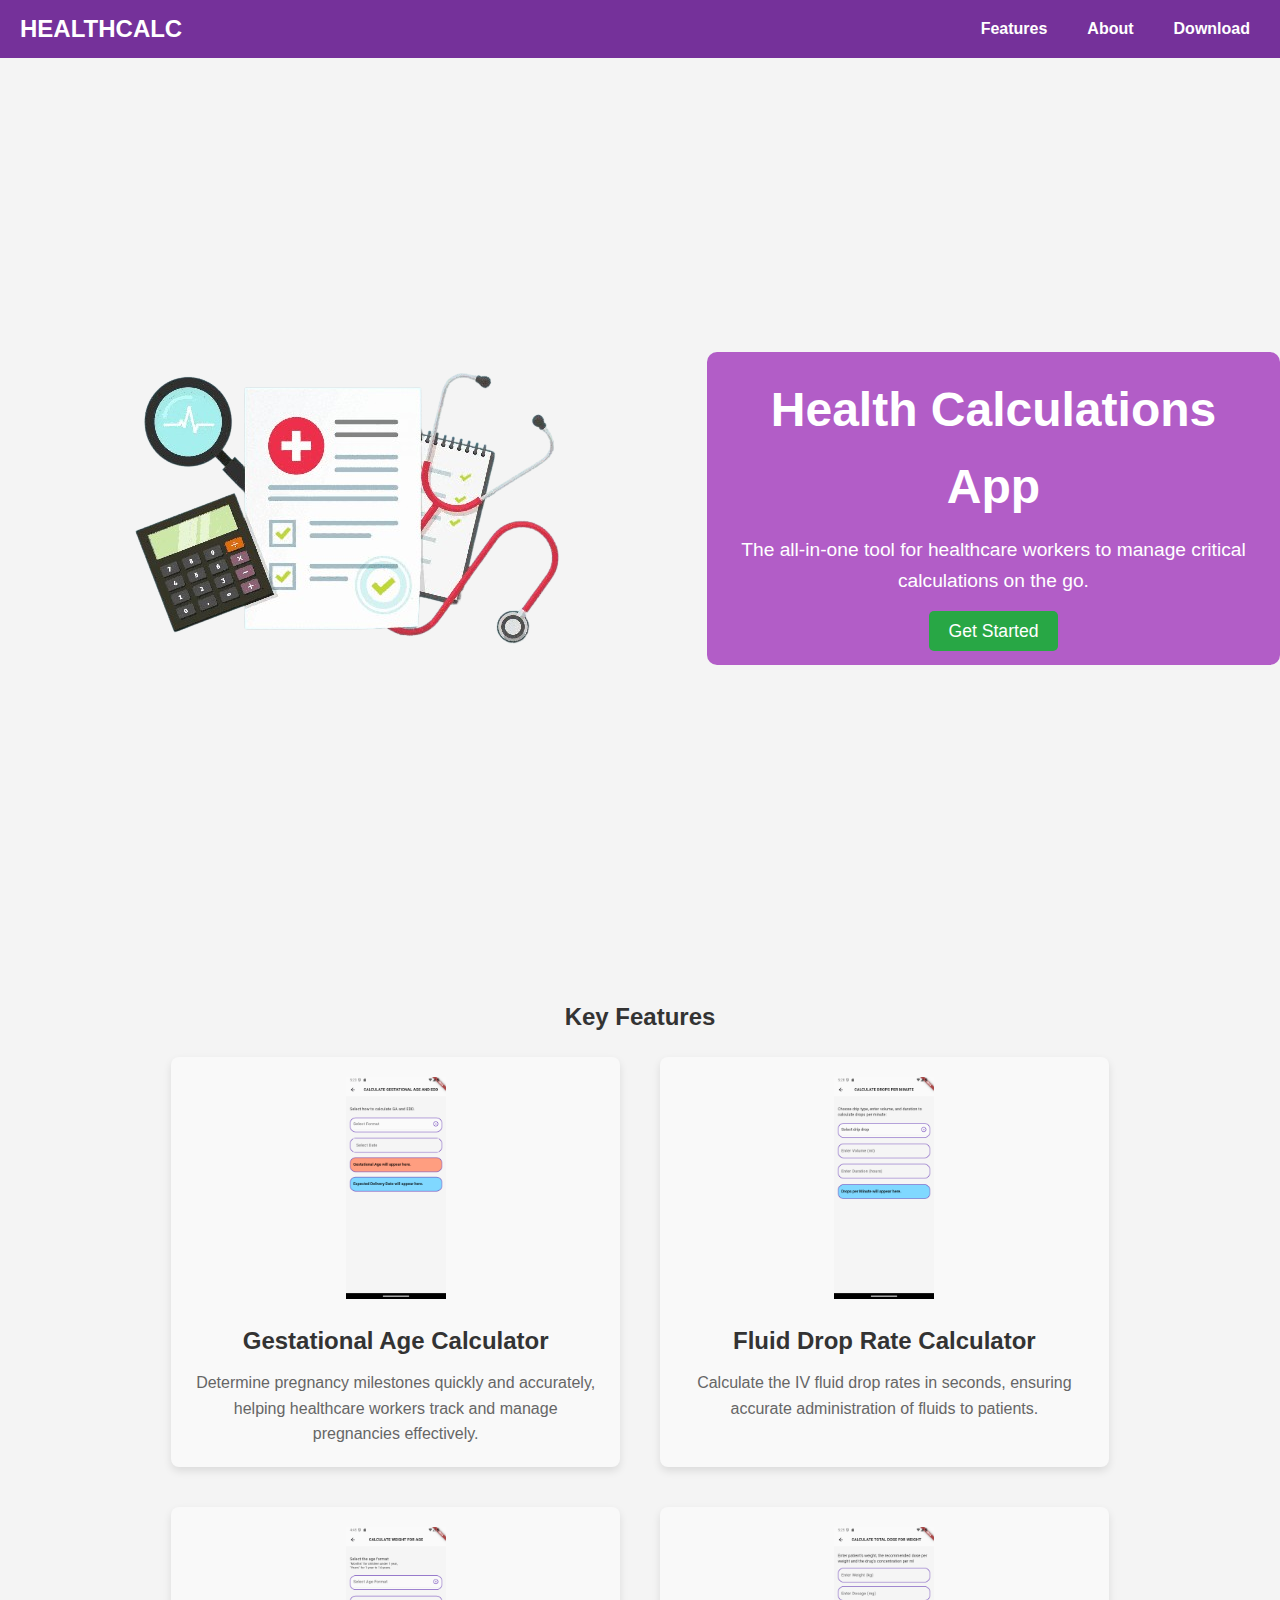
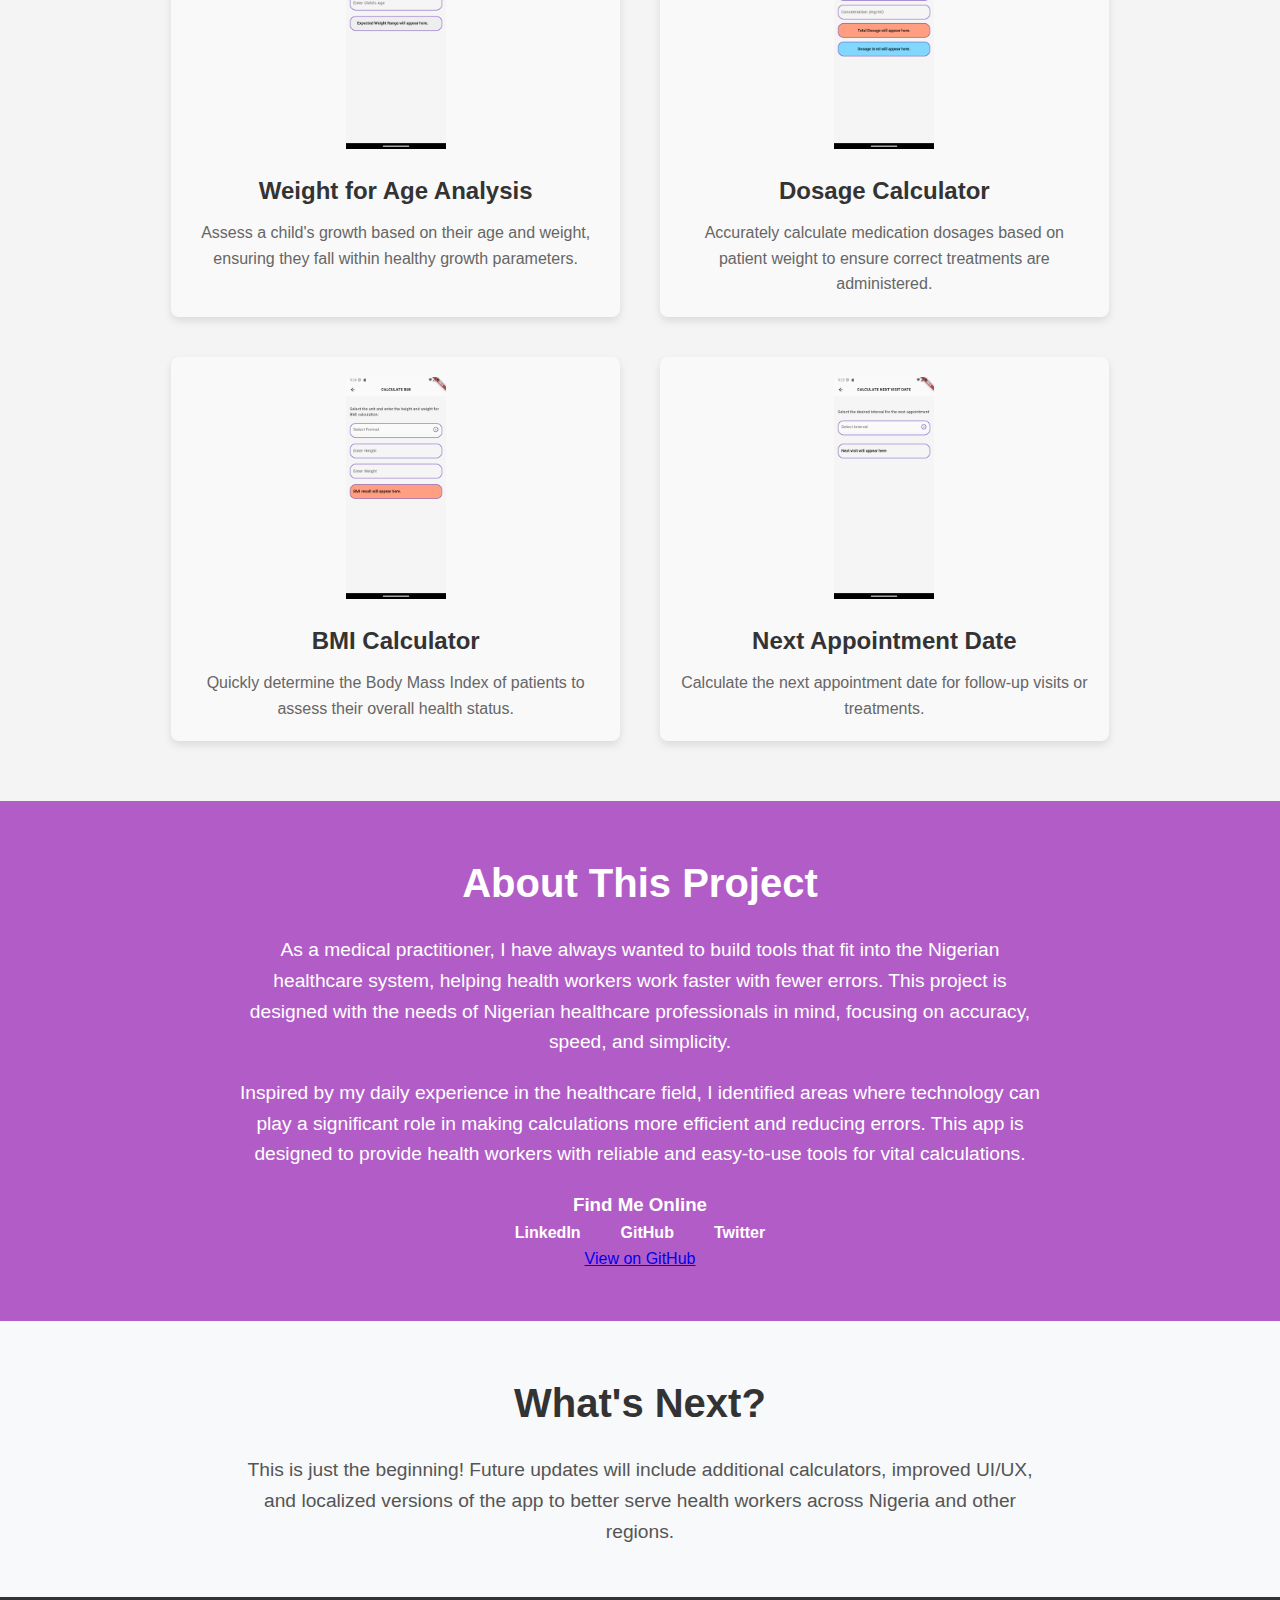
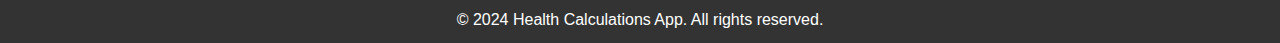
==== health_calc.html @ a968d5ff "Updated Images" ====
<!DOCTYPE html>
<html lang="en">
<head>
    <meta charset="UTF-8">
    <meta name="viewport" content="width=device-width, initial-scale=1.0">
    <title>Health Calculations App</title>
    <link rel="stylesheet" href="health_calc.css">
</head>
<body>

    <!-- Navigation Bar -->
    <nav>
        <div class="logo">HEALTHCALC</div>
        <ul>
            <li><a href="#features">Features</a></li>
            <li><a href="#about">About</a></li>
            <li><a href="#download">Download</a></li>
        </ul>
    </nav>

    <!-- Cover Section -->
    <header class="cover">
        <img src="image/healthcalc_coverp.png.png" alt="Health Calculations Cover Image">
        <div class="intro">
            <h1>Health Calculations App</h1>
            <p>The all-in-one tool for healthcare workers to manage critical calculations on the go.</p>
            <a href="https://github.com/Chisonia/health_calc" class="cta-button">Get Started</a>
        </div>
    </header>

    <!-- Features Section -->
<section id="features" class="features">
    <h2>Key Features</h2>
    <div class="feature-grid">
        <div class="feature-item">
            <img src="image/ga_edd.png" alt="Gestational Age Calculator">
            <h3>Gestational Age Calculator</h3>
            <p>Determine pregnancy milestones quickly and accurately, helping healthcare workers track and manage pregnancies effectively.</p>
        </div>
        <div class="feature-item">
            <img src="image/drops_min.png" alt="Fluid Drop Rate Calculator">
            <h3>Fluid Drop Rate Calculator</h3>
            <p>Calculate the IV fluid drop rates in seconds, ensuring accurate administration of fluids to patients.</p>
        </div>
        <div class="feature-item">
            <img src="image/health_calc_WA.png" alt="Weight for Age Analysis">
            <h3>Weight for Age Analysis</h3>
            <p>Assess a child's growth based on their age and weight, ensuring they fall within healthy growth parameters.</p>
        </div>
        <div class="feature-item">
            <img src="image/total_dose.png" alt="Dosage Calculator">
            <h3>Dosage Calculator</h3>
            <p>Accurately calculate medication dosages based on patient weight to ensure correct treatments are administered.</p>
        </div>
        <div class="feature-item">
            <img src="image/bmi.png" alt="BMI Calculator">
            <h3>BMI Calculator</h3>
            <p>Quickly determine the Body Mass Index of patients to assess their overall health status.</p>
        </div>
        <div class="feature-item">
            <img src="image/nxt_visit.png" alt="Next Appointment Date">
            <h3>Next Appointment Date</h3>
            <p>Calculate the next appointment date for follow-up visits or treatments.</p>
        </div>
    </div>
</section>

    <!-- About Section -->
    <section id="about" class="about">
        <h2>About This Project</h2>
        <p>As a medical practitioner, I have always wanted to build tools that fit into the Nigerian healthcare system, helping health workers work faster with fewer errors. This project is designed with the needs of Nigerian healthcare professionals in mind, focusing on accuracy, speed, and simplicity.</p>
        <p>Inspired by my daily experience in the healthcare field, I identified areas where technology can play a significant role in making calculations more efficient and reducing errors. This app is designed to provide health workers with reliable and easy-to-use tools for vital calculations.</p>

        <!-- Team Links -->
        <div class="links">
            <h3>Find Me Online</h3>
            <ul>
                <li><a href="https://www.linkedin.com/in/chisonia">LinkedIn</a></li>
                <li><a href="https://github.com/Chisonia">GitHub</a></li>
                <li><a href="https://twitter.com/Chisonia">Twitter</a></li>
            </ul>
        </div>

        <div class="github-repo">
            <a href="https://github.com/Chisonia/health_calc">View on GitHub</a>
        </div>
    </section>

    <!-- What's Next Section -->
    <section id="next-steps">
        <h2>What's Next?</h2>
        <p>This is just the beginning! Future updates will include additional calculators, improved UI/UX, and localized versions of the app to better serve health workers across Nigeria and other regions.</p>
    </section>

    <!-- Footer -->
    <footer>
        <p>&copy; 2024 Health Calculations App. All rights reserved.</p>
    </footer>

</body>
</html>
---- health_calc.css ----
/* General Styles */
* {
    margin: 0;
    padding: 0;
    box-sizing: border-box;
}

body {
    font-family: 'Arial', sans-serif;
    line-height: 1.6;
    background-color: #f4f4f4;
    color: #333;
}

/* Navigation Bar */
nav {
    background-color: #75319a;
    color: white;
    padding: 10px 20px;
    display: flex;
    justify-content: space-between;
    align-items: center;
    position: sticky;
    top: 0;
    z-index: 1000;
}

nav .logo {
    font-size: 1.5em;
    font-weight: bold;
}

nav ul {
    list-style: none;
    display: flex;
    gap: 20px;
}

nav ul li {
    display: inline;
}

nav ul li a {
    color: white;
    text-decoration: none;
    font-weight: bold;
    padding: 5px 10px;
}

nav ul li a:hover {
    background-color: white;
    color: #00529B;
    border-radius: 5px;
}

/* Header Section */
header.cover {
    background-image: url('assets/cover-image.png');
    background-size: cover;
    background-position: center;
    height: 100vh;
    display: flex;
    justify-content: center;
    align-items: center;
    color: white;
    text-align: center;
}

header.cover .intro {
    background-color: rgba(161, 55, 188, 0.8);
    padding: 20px;
    border-radius: 10px;
}

header h1 {
    font-size: 3em;
    margin-bottom: 10px;
}

header p {
    font-size: 1.2em;
    margin-bottom: 20px;
}

.cta-button {
    background-color: #28a745;
    color: white;
    text-decoration: none;
    padding: 10px 20px;
    border-radius: 5px;
    font-size: 1.1em;
    transition: background-color 0.3s ease;
}

.cta-button:hover {
    background-color: #218838;
}

/* Features Section */
.features {
    display: flex;
    flex-direction: column;
    align-items: center;
    padding: 40px;
}

.feature-grid {
    display: grid;
    grid-template-columns: repeat(auto-fit, minmax(300px, 1fr));
    gap: 40px;
    padding: 20px;
}

.feature-item {
    background-color: #f9f9f9;
    border-radius: 8px;
    padding: 20px;
    text-align: center;
    box-shadow: 0 4px 8px rgba(0, 0, 0, 0.1);
}

.feature-item img {
    max-width: 100px;
    margin-bottom: 15px;
}

.feature-item h3 {
    margin-bottom: 10px;
    font-size: 1.5rem;
    color: #333;
}

.feature-item p {
    font-size: 1rem;
    color: #666;
}
/* About Section */
.about {
    padding: 50px 20px;
    background-color: rgba(161, 55, 188, 0.8);
    color: white;
    text-align: center;
}

.about h2 {
    font-size: 2.5em;
    margin-bottom: 20px;
}

.about p {
    font-size: 1.2em;
    max-width: 800px;
    margin: 0 auto 20px auto;
}

.links ul {
    list-style: none;
    display: flex;
    justify-content: center;
    gap: 20px;
}

.links ul li a {
    color: white;
    text-decoration: none;
    font-weight: bold;
    padding: 10px;
    transition: background-color 0.3s ease;
}

.links ul li a:hover {
    background-color: #333;
    border-radius: 5px;
}

/* What's Next Section */
#next-steps {
    padding: 50px 20px;
    background-color: #f8f9fa;
    text-align: center;
}

#next-steps h2 {
    font-size: 2.5em;
    margin-bottom: 20px;
}

#next-steps p {
    font-size: 1.2em;
    color: #555;
    max-width: 800px;
    margin: 0 auto;
}

/* Footer */
footer {
    background-color: #333;
    color: white;
    padding: 10px 20px;
    text-align: center;
}
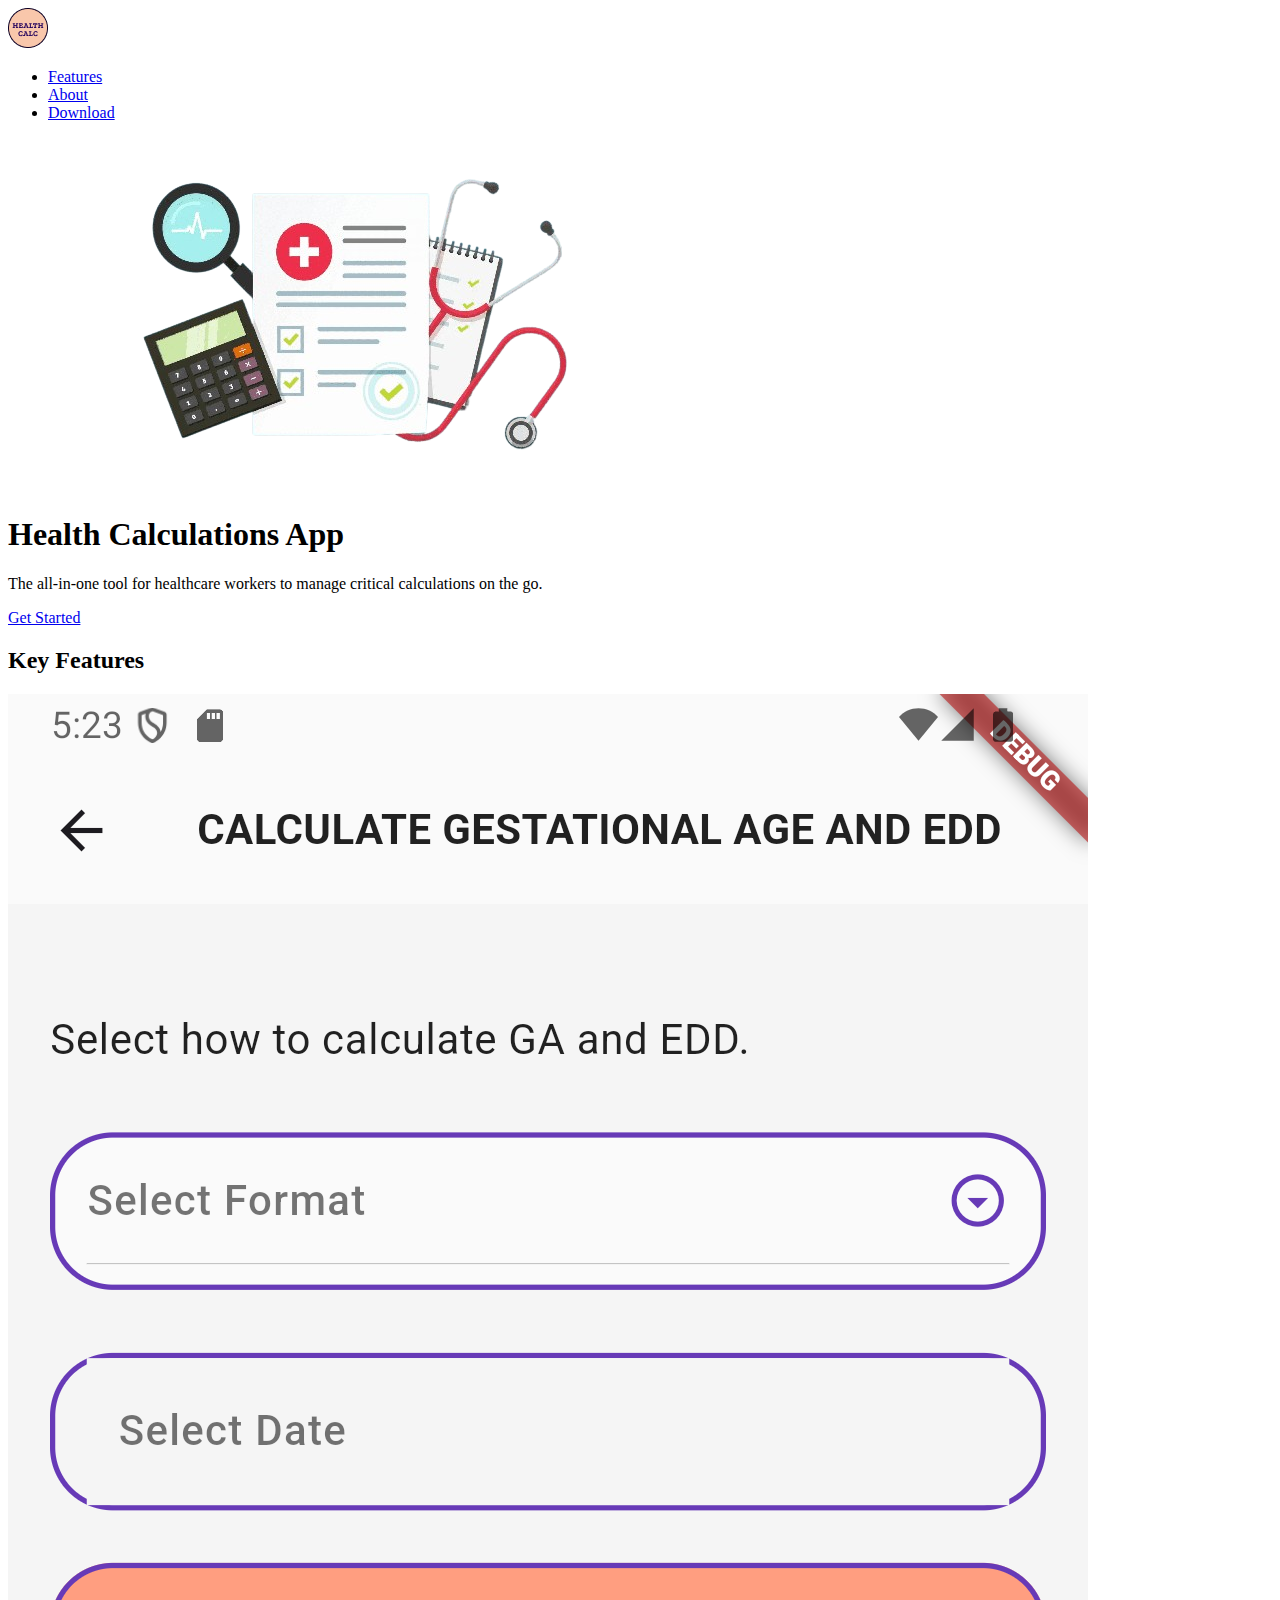
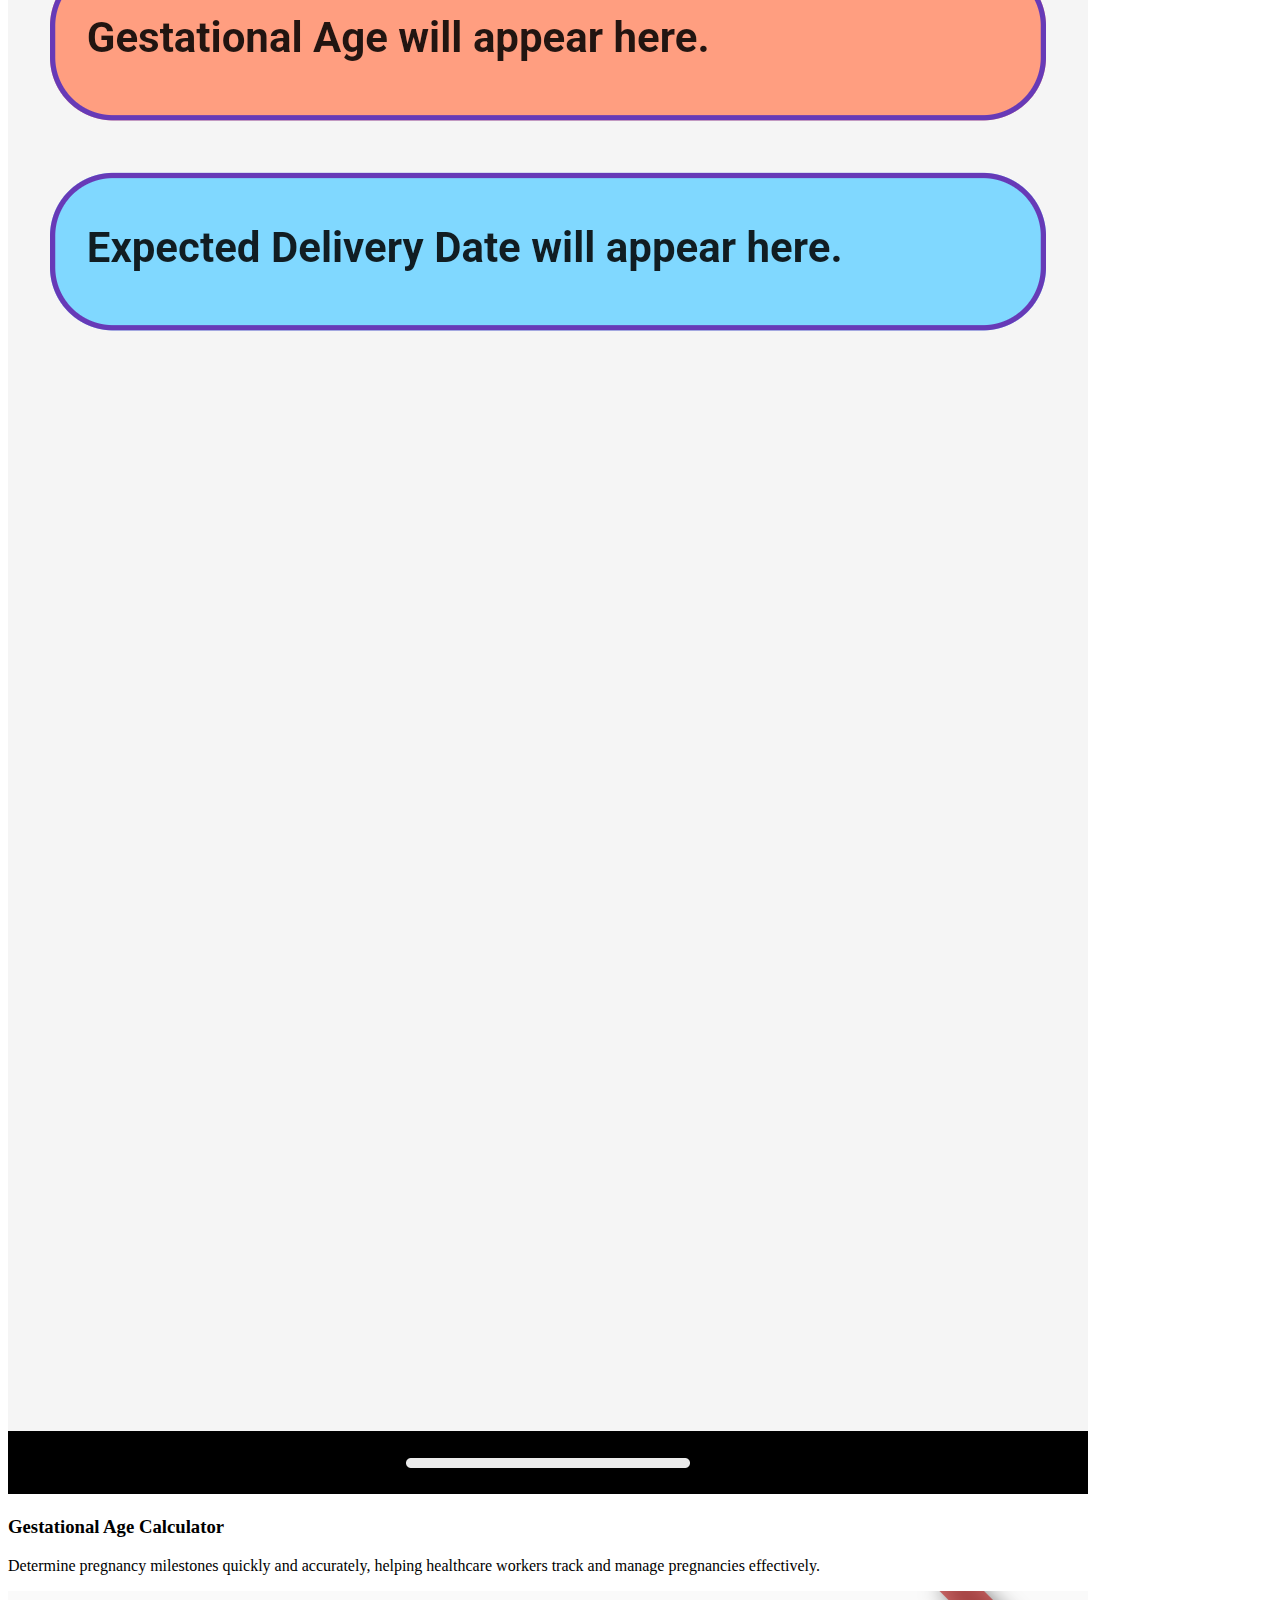
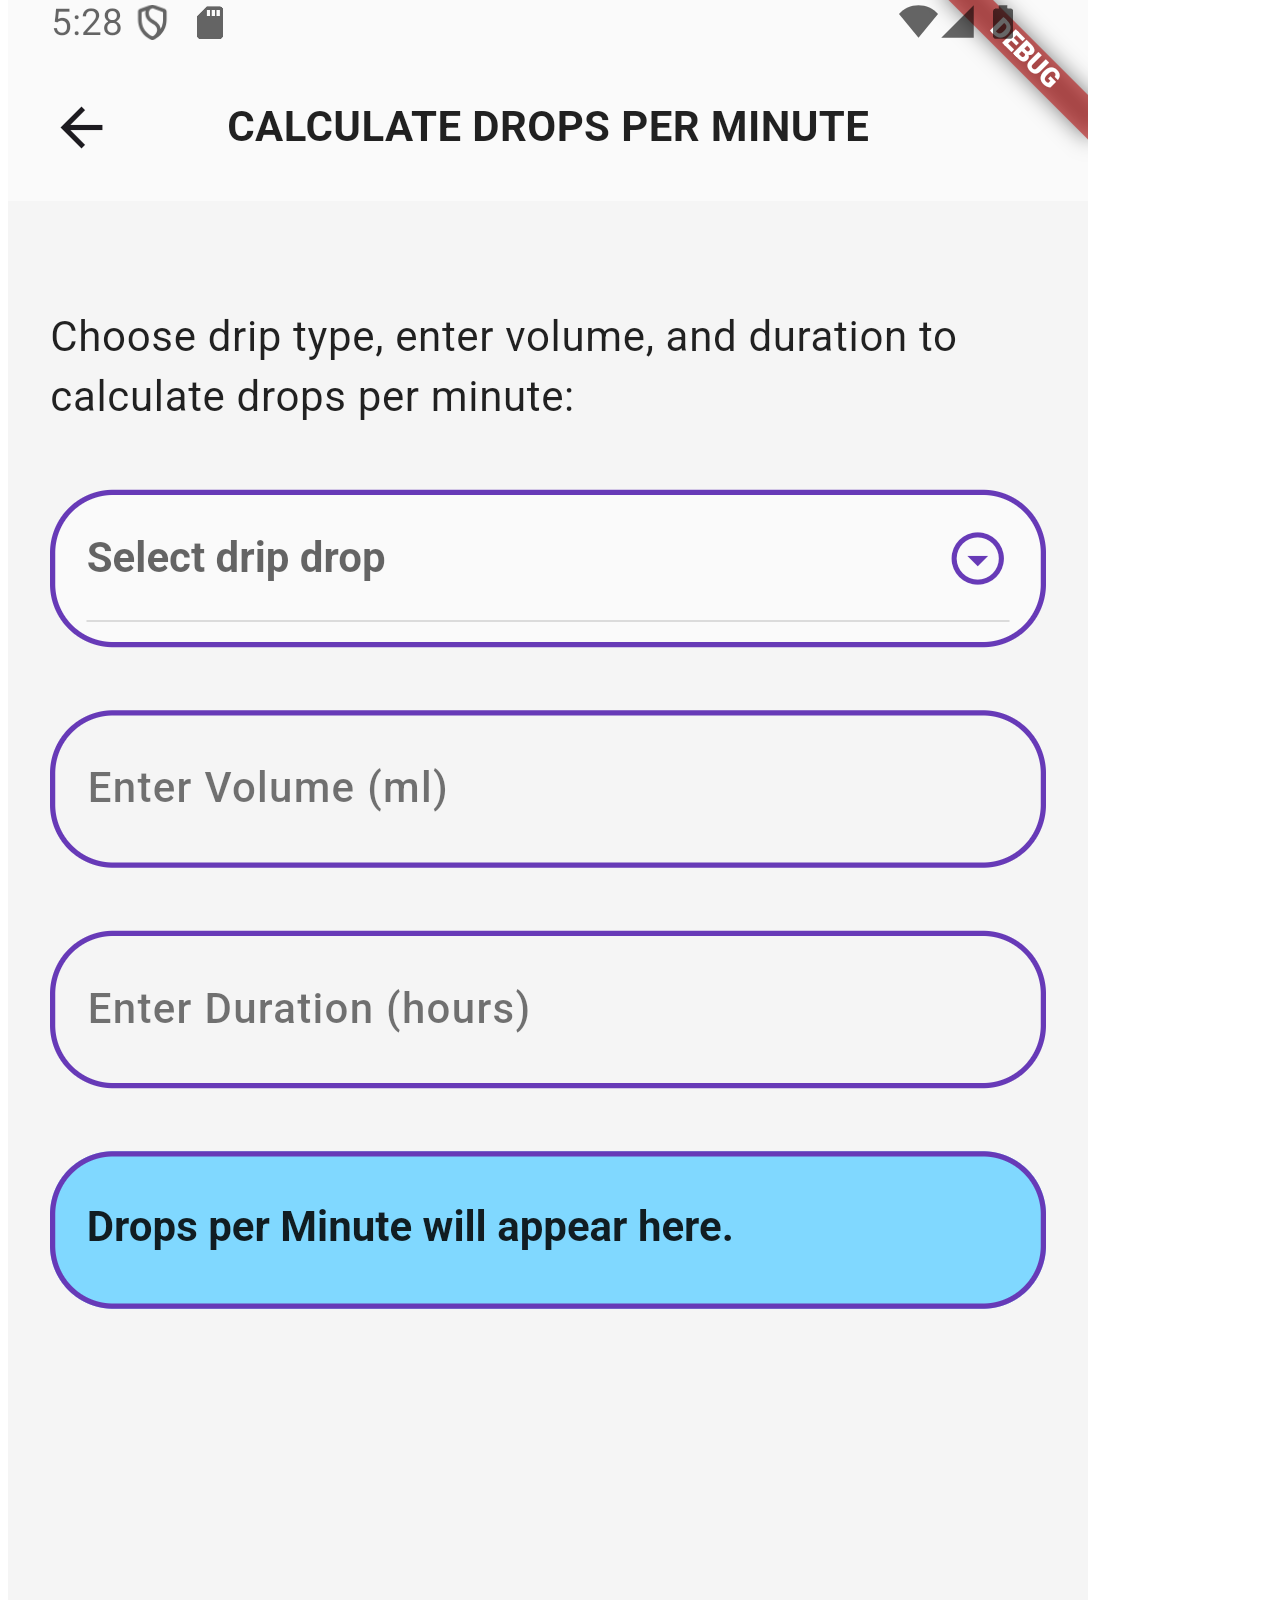
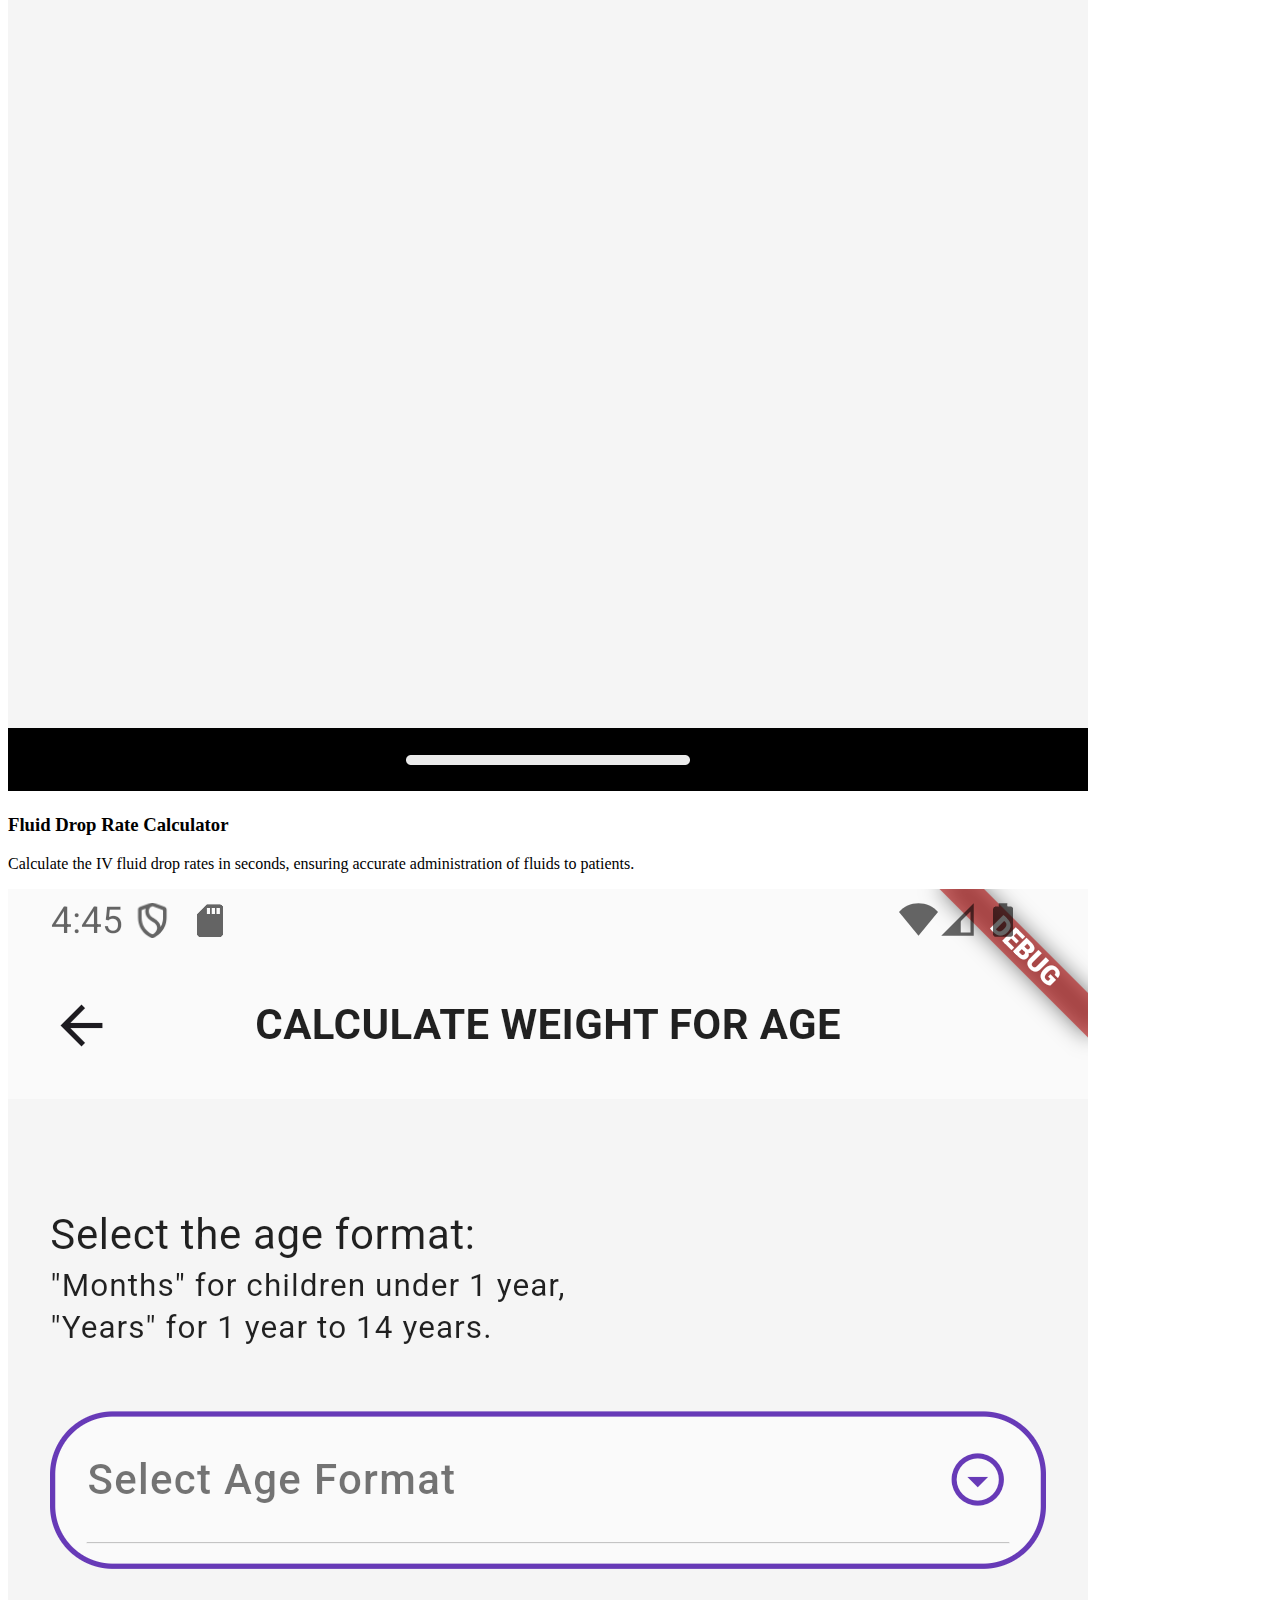
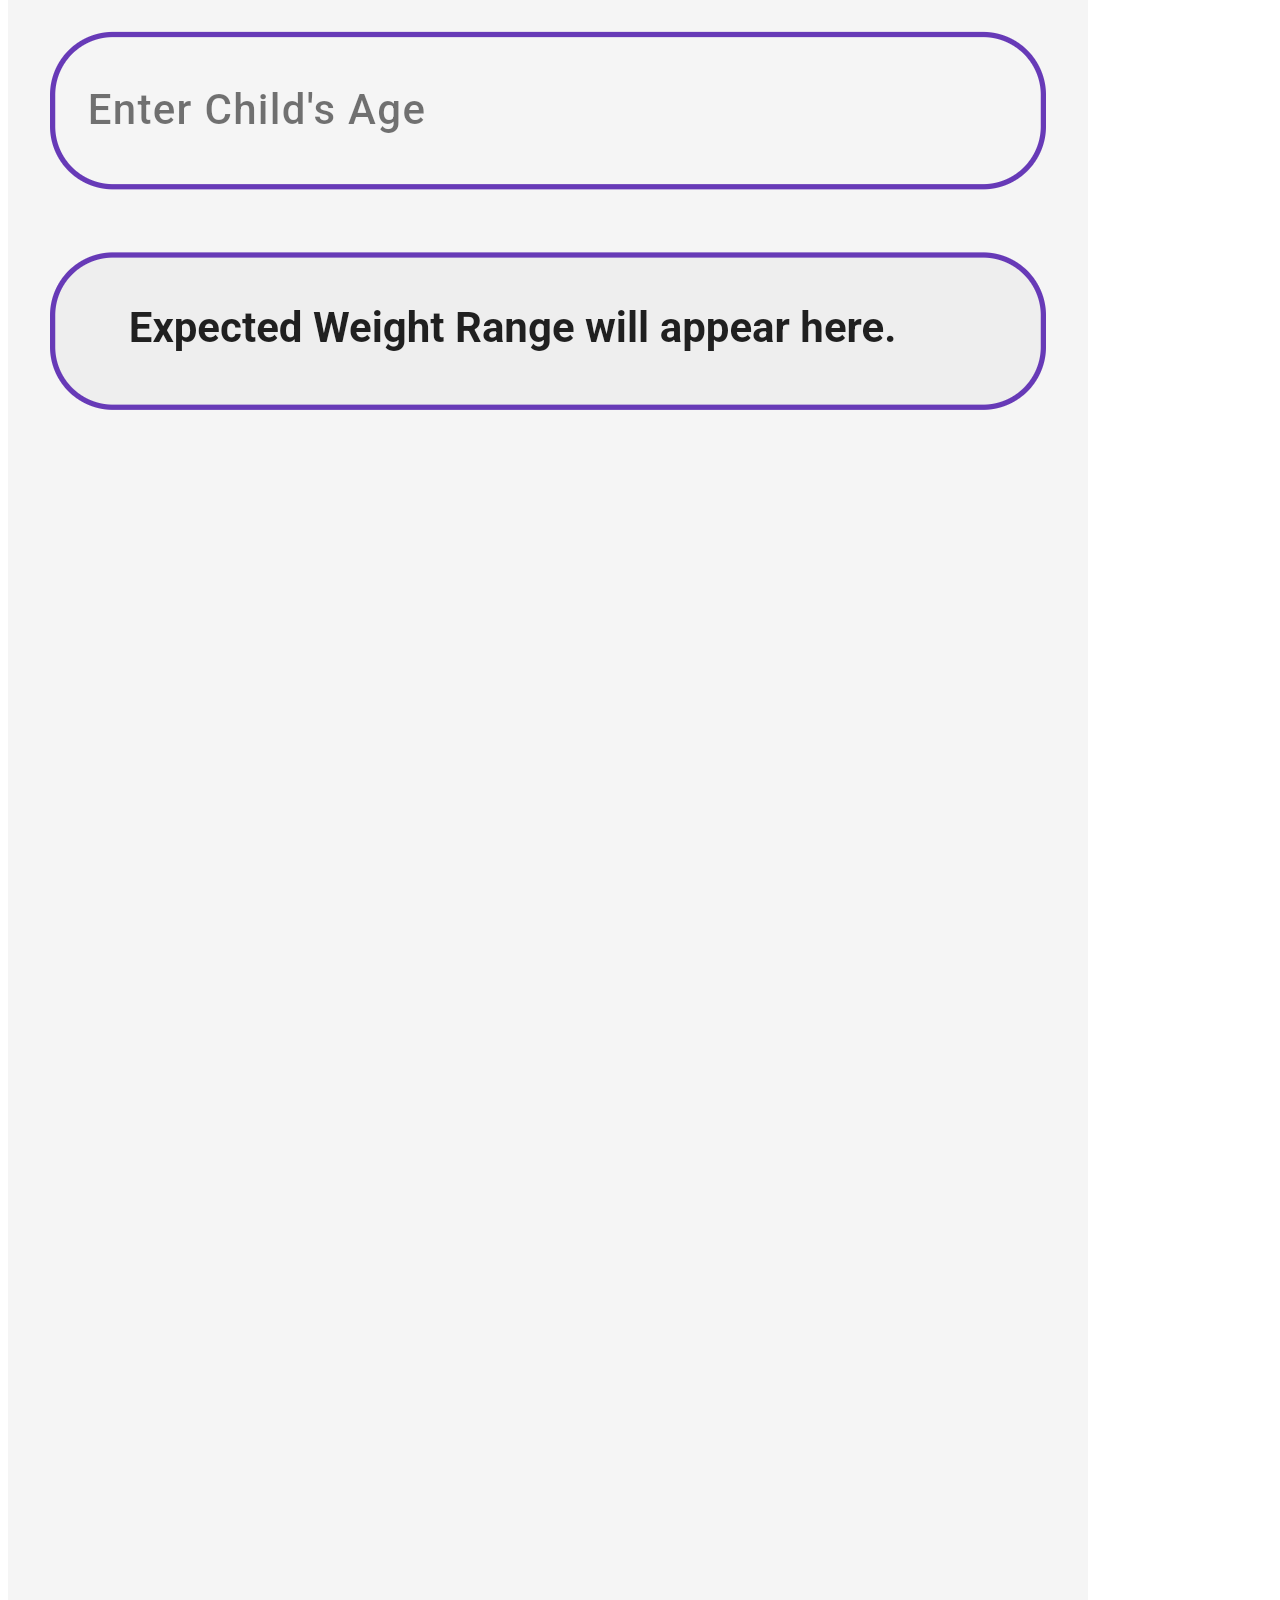
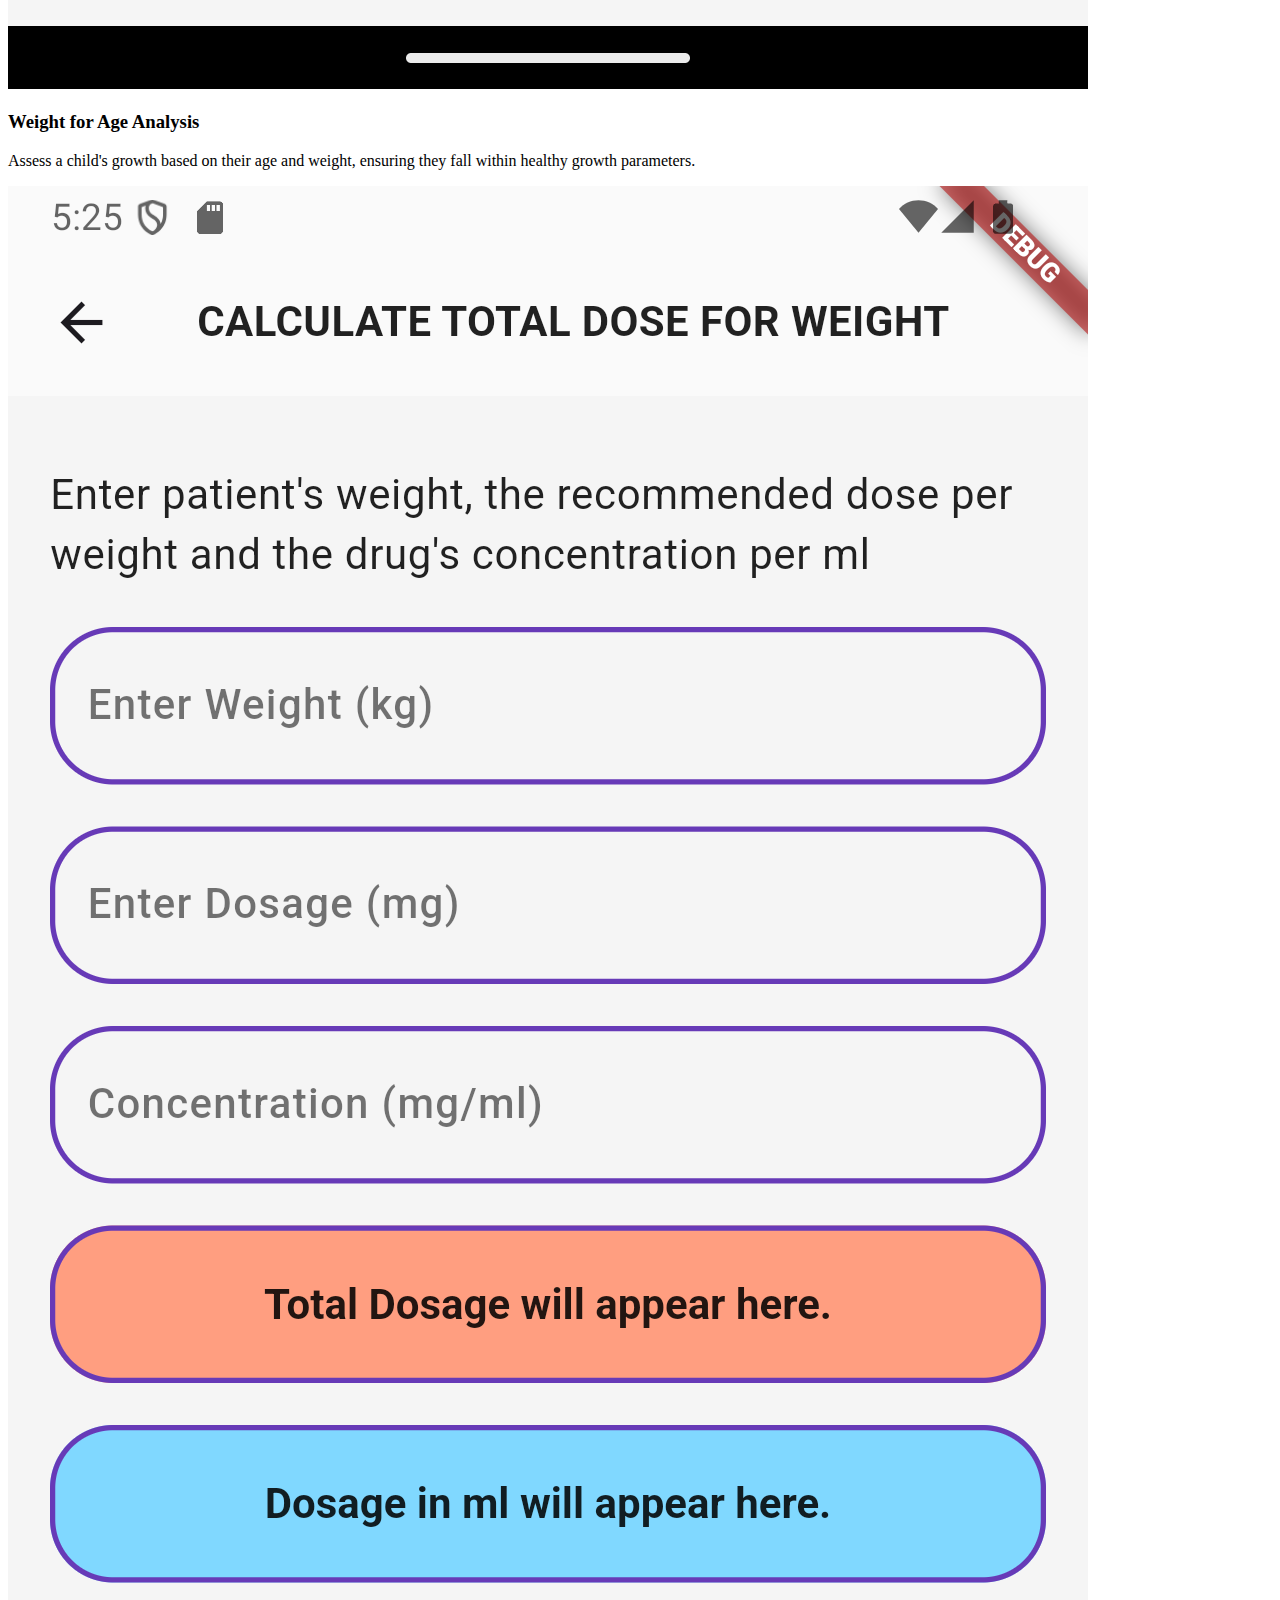
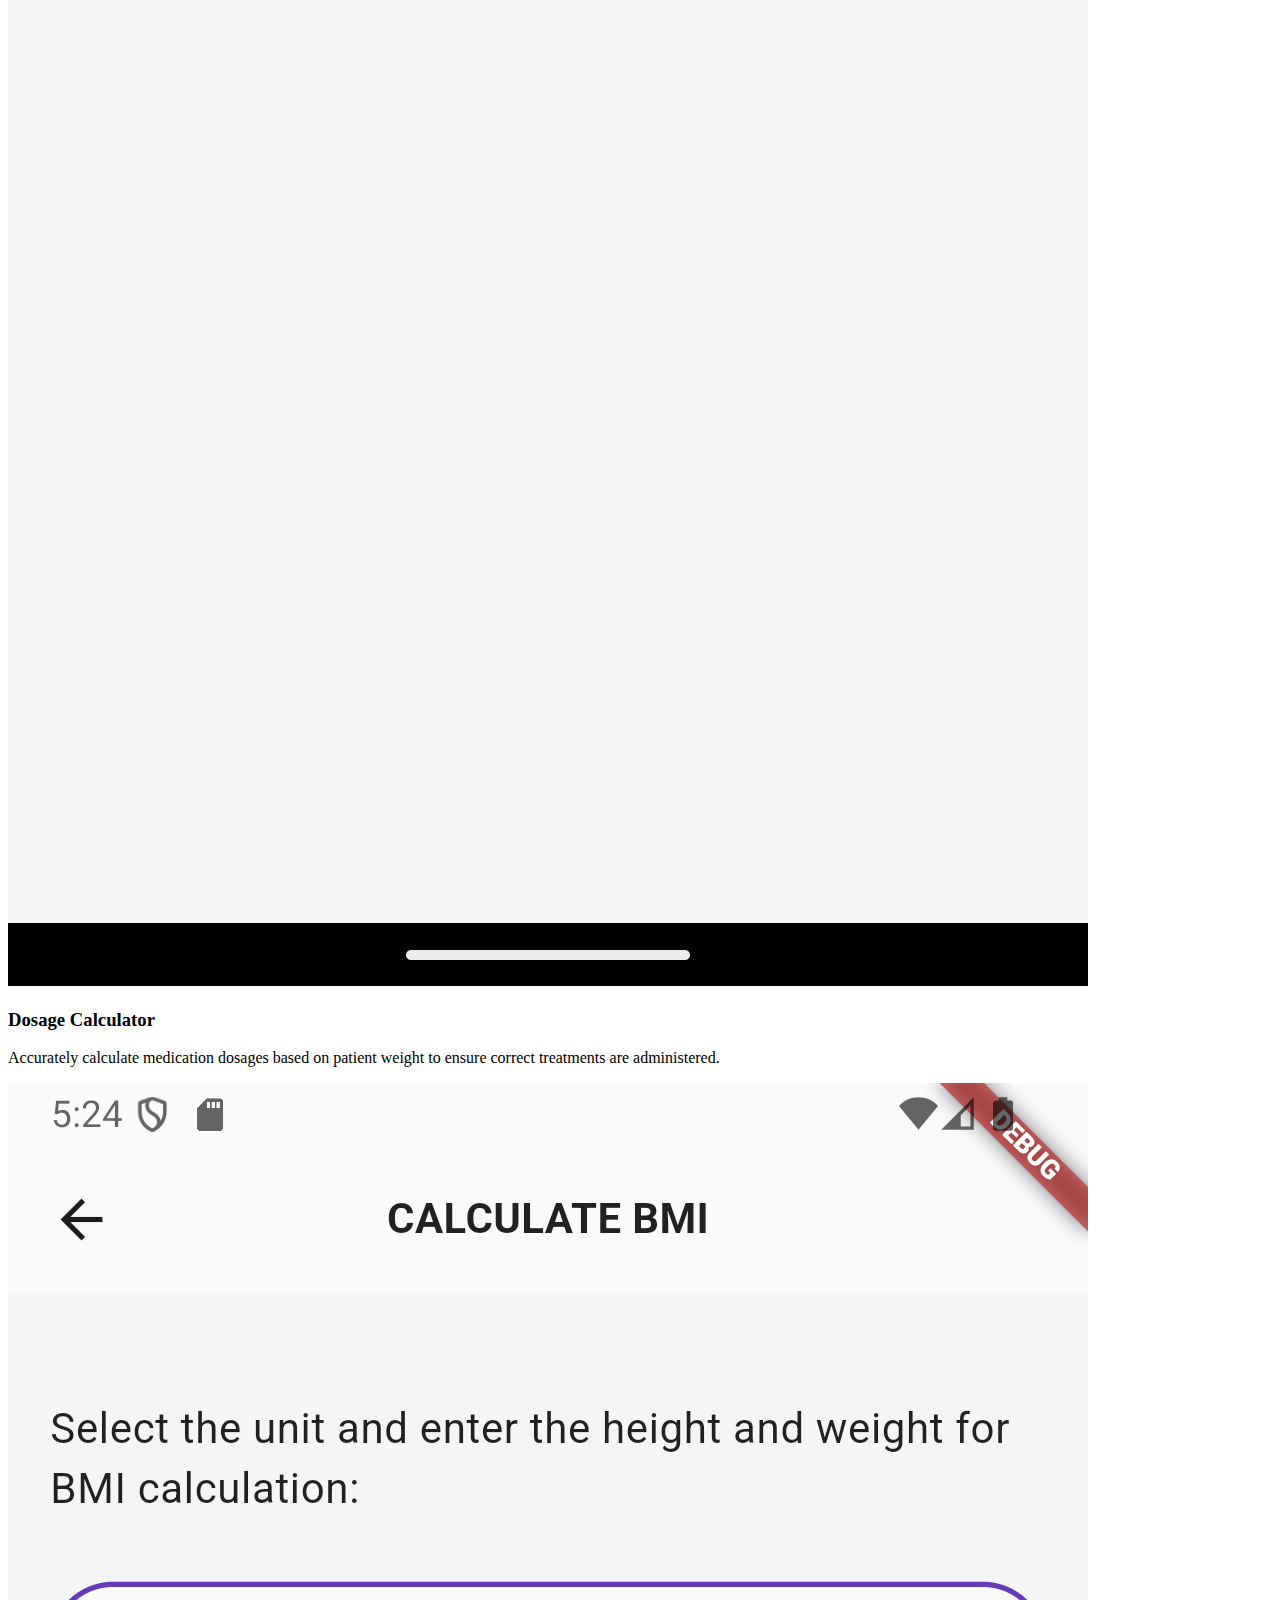
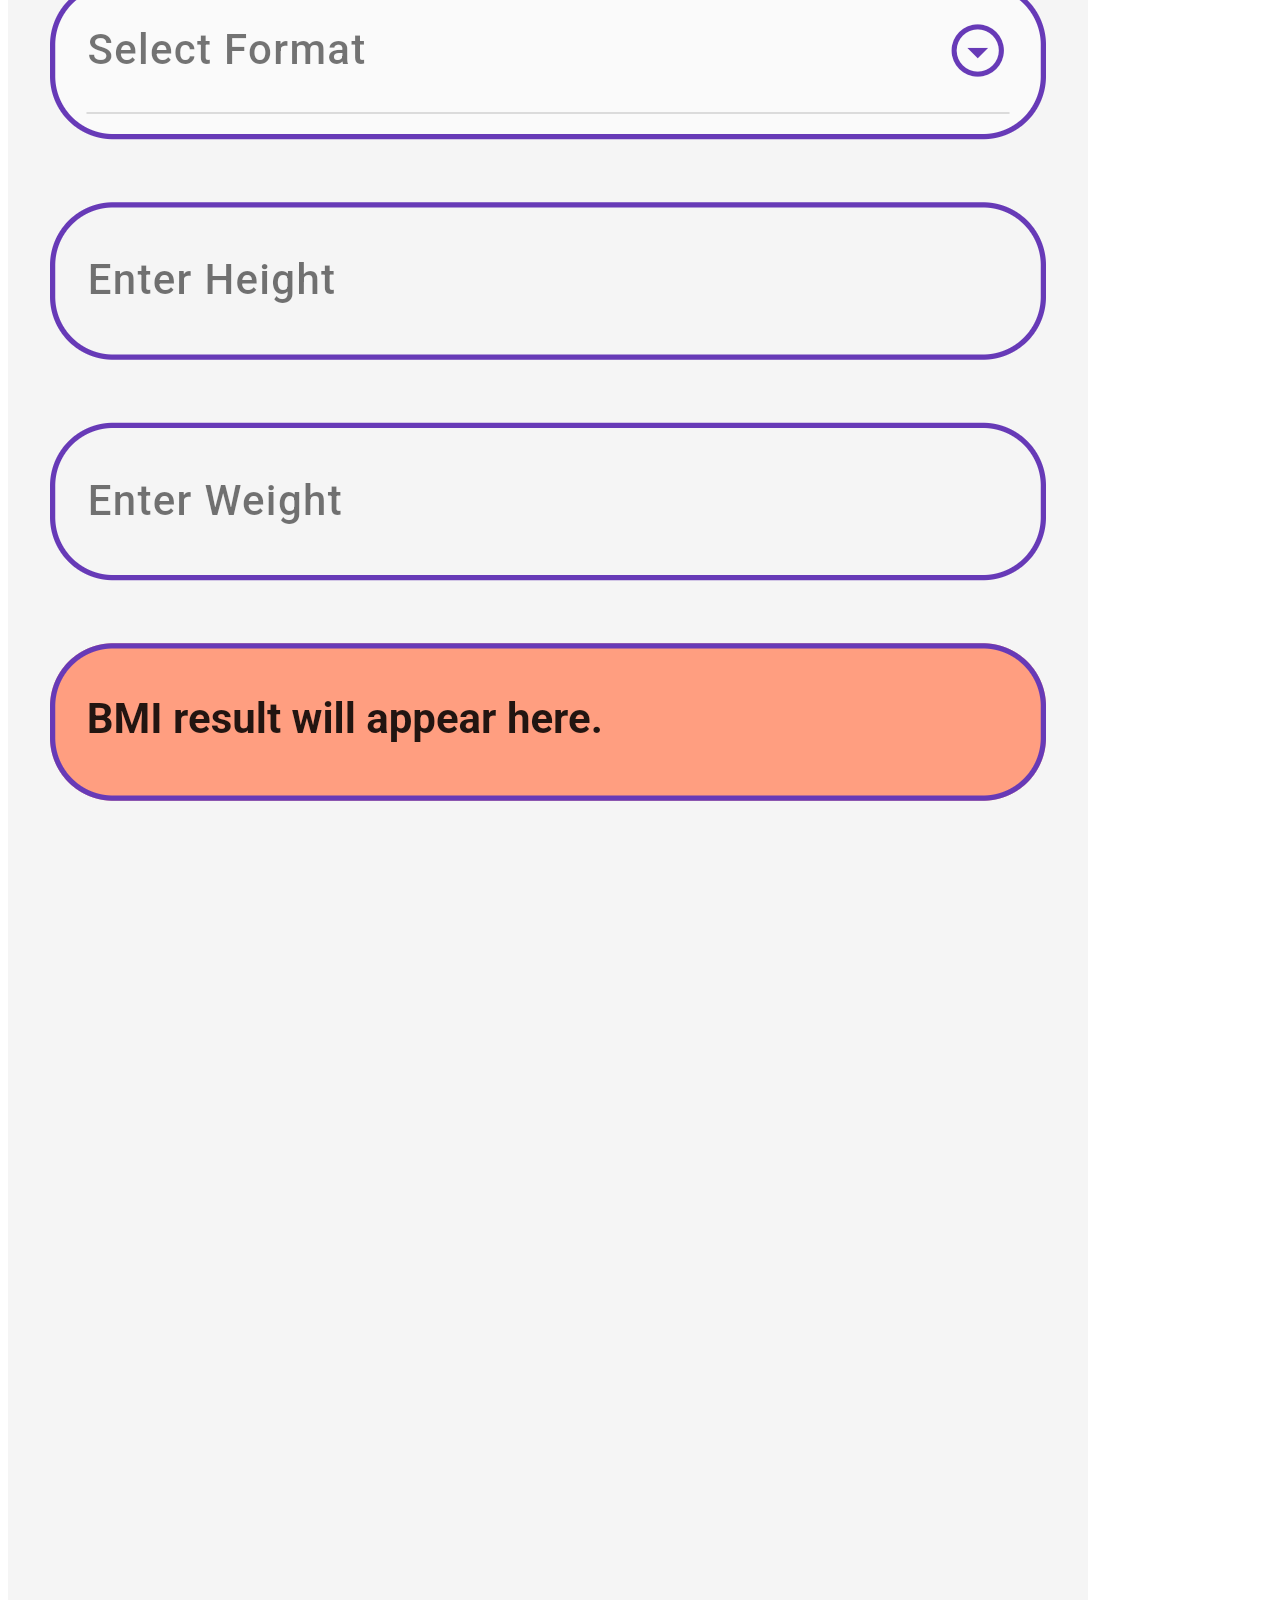
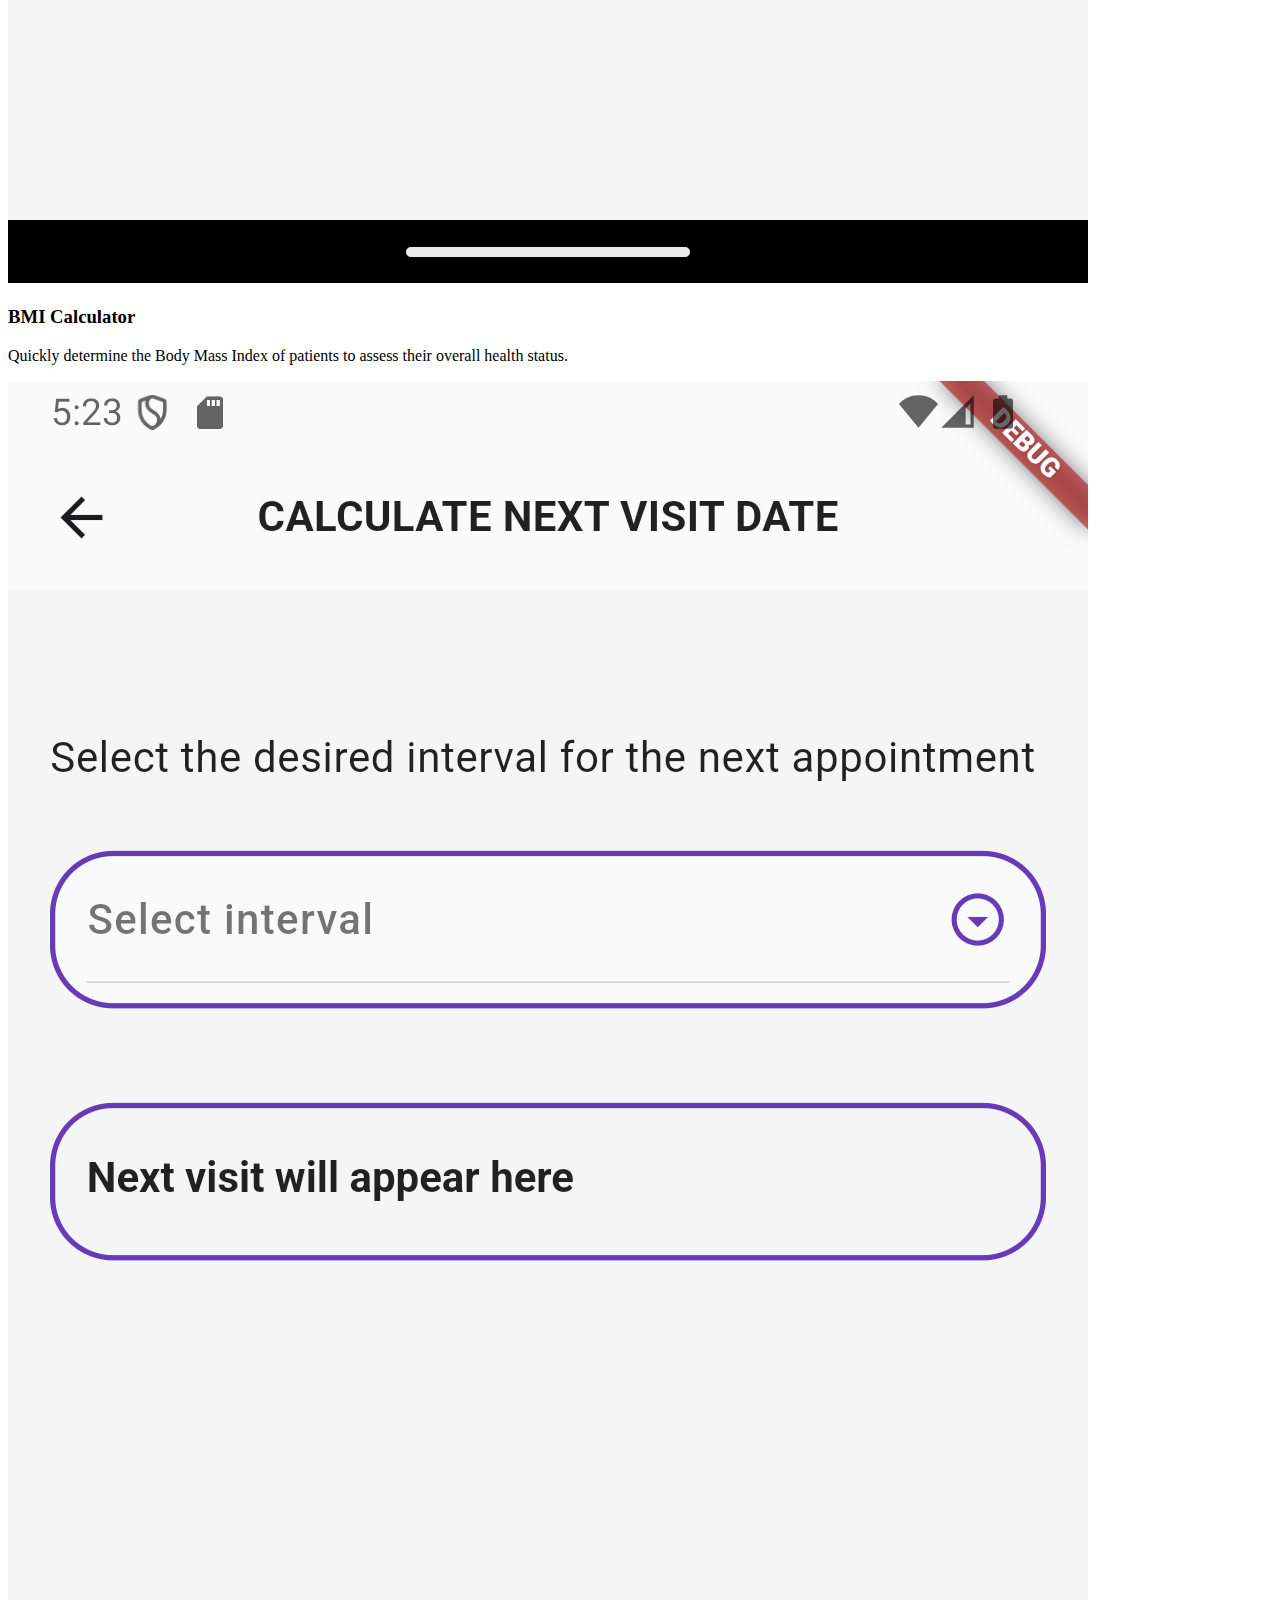
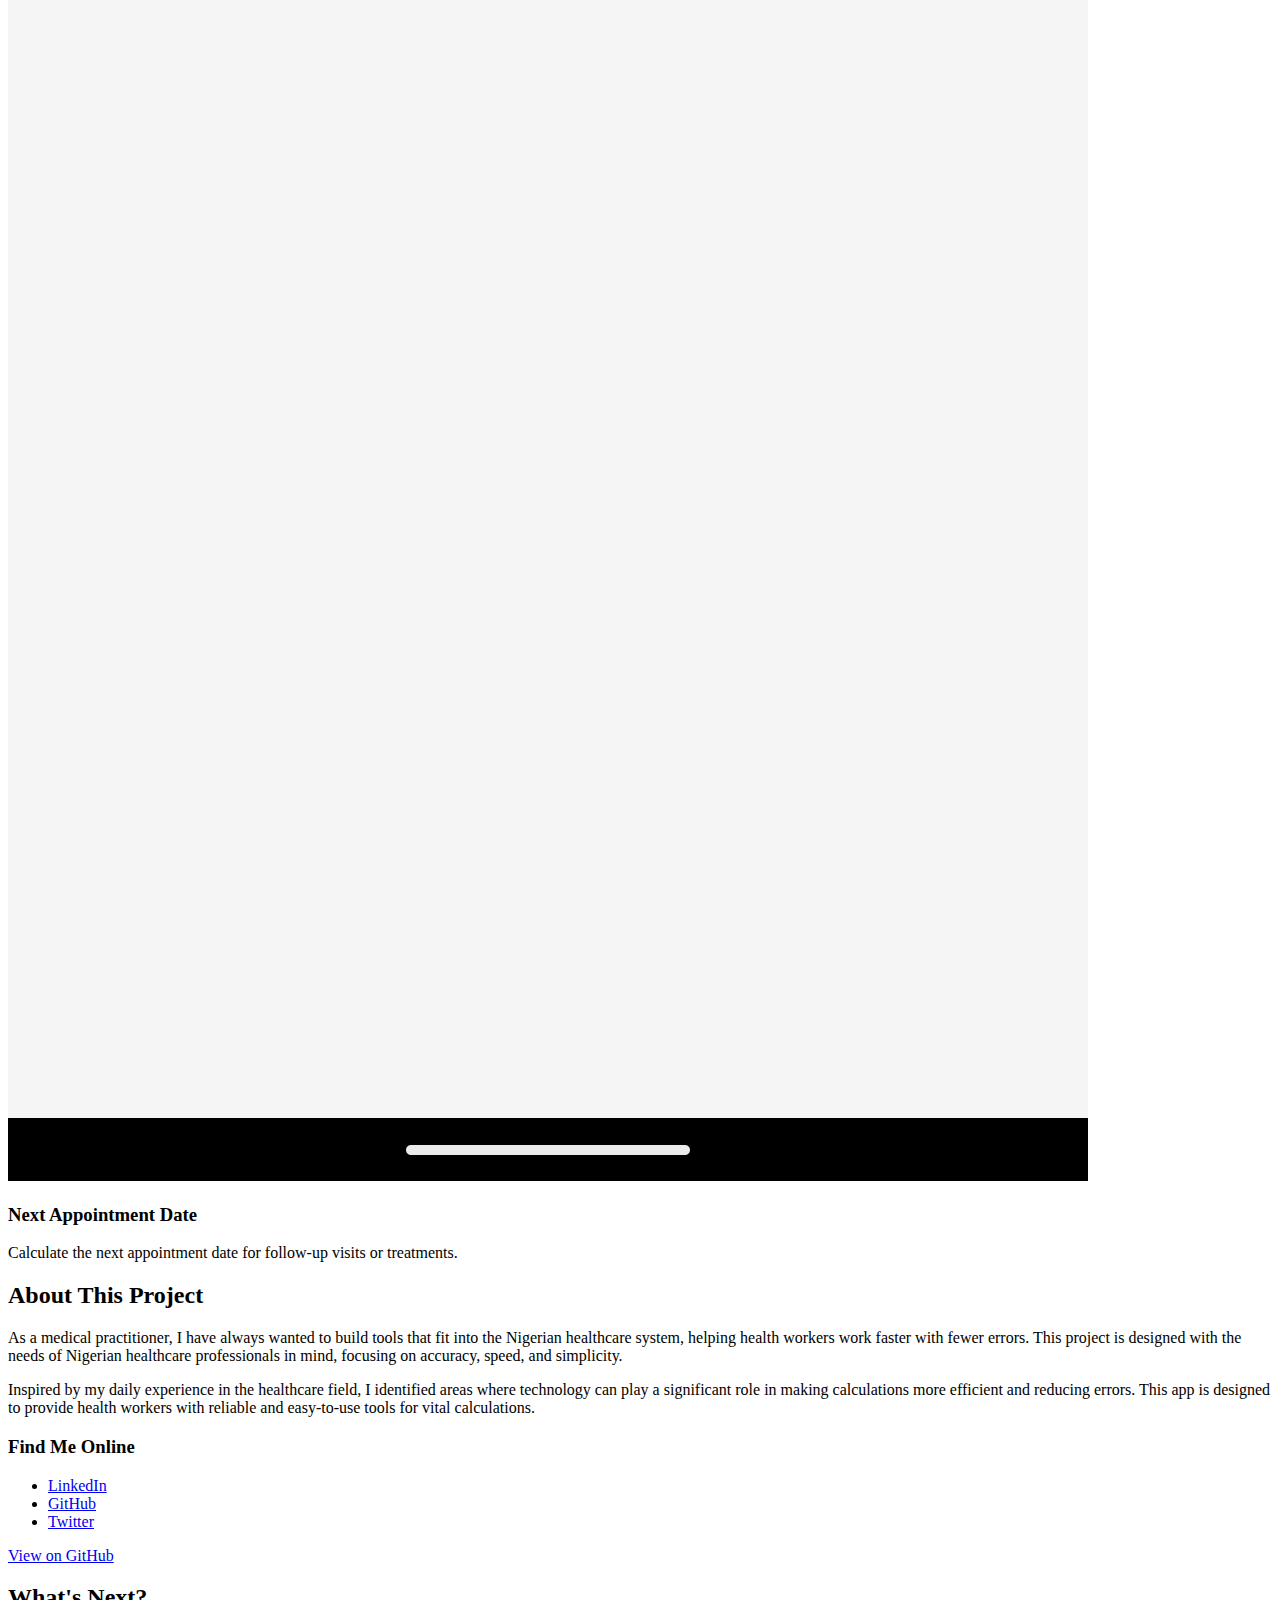
==== commit 1c7cc9b3: "Made some update" ====
--- a/health_calc.html
+++ b/health_calc.html
@@ -4,13 +4,15 @@
     <meta charset="UTF-8">
     <meta name="viewport" content="width=device-width, initial-scale=1.0">
     <title>Health Calculations App</title>
-    <link rel="stylesheet" href="health_calc.css">
+    <link rel="stylesheet" href="/health_calc_web/styles/health_calc.css">
 </head>
 <body>
 
     <!-- Navigation Bar -->
     <nav>
-        <div class="logo">HEALTHCALC</div>
+        <div class="logo">
+            <img src="image/healthcalc_logo.png" alt="HEALTHCALC logo">
+        </div>
         <ul>
             <li><a href="#features">Features</a></li>
             <li><a href="#about">About</a></li>
@@ -75,13 +77,13 @@
         <div class="links">
             <h3>Find Me Online</h3>
             <ul>
-                <li><a href="https://www.linkedin.com/in/chisonia">LinkedIn</a></li>
+                <li><a href="https://linkedin.com/in/chinenye-akukalia">LinkedIn</a></li>
                 <li><a href="https://github.com/Chisonia">GitHub</a></li>
                 <li><a href="https://twitter.com/Chisonia">Twitter</a></li>
             </ul>
         </div>
 
-        <div class="github-repo">
+        <div class="repo">
             <a href="https://github.com/Chisonia/health_calc">View on GitHub</a>
         </div>
     </section>
